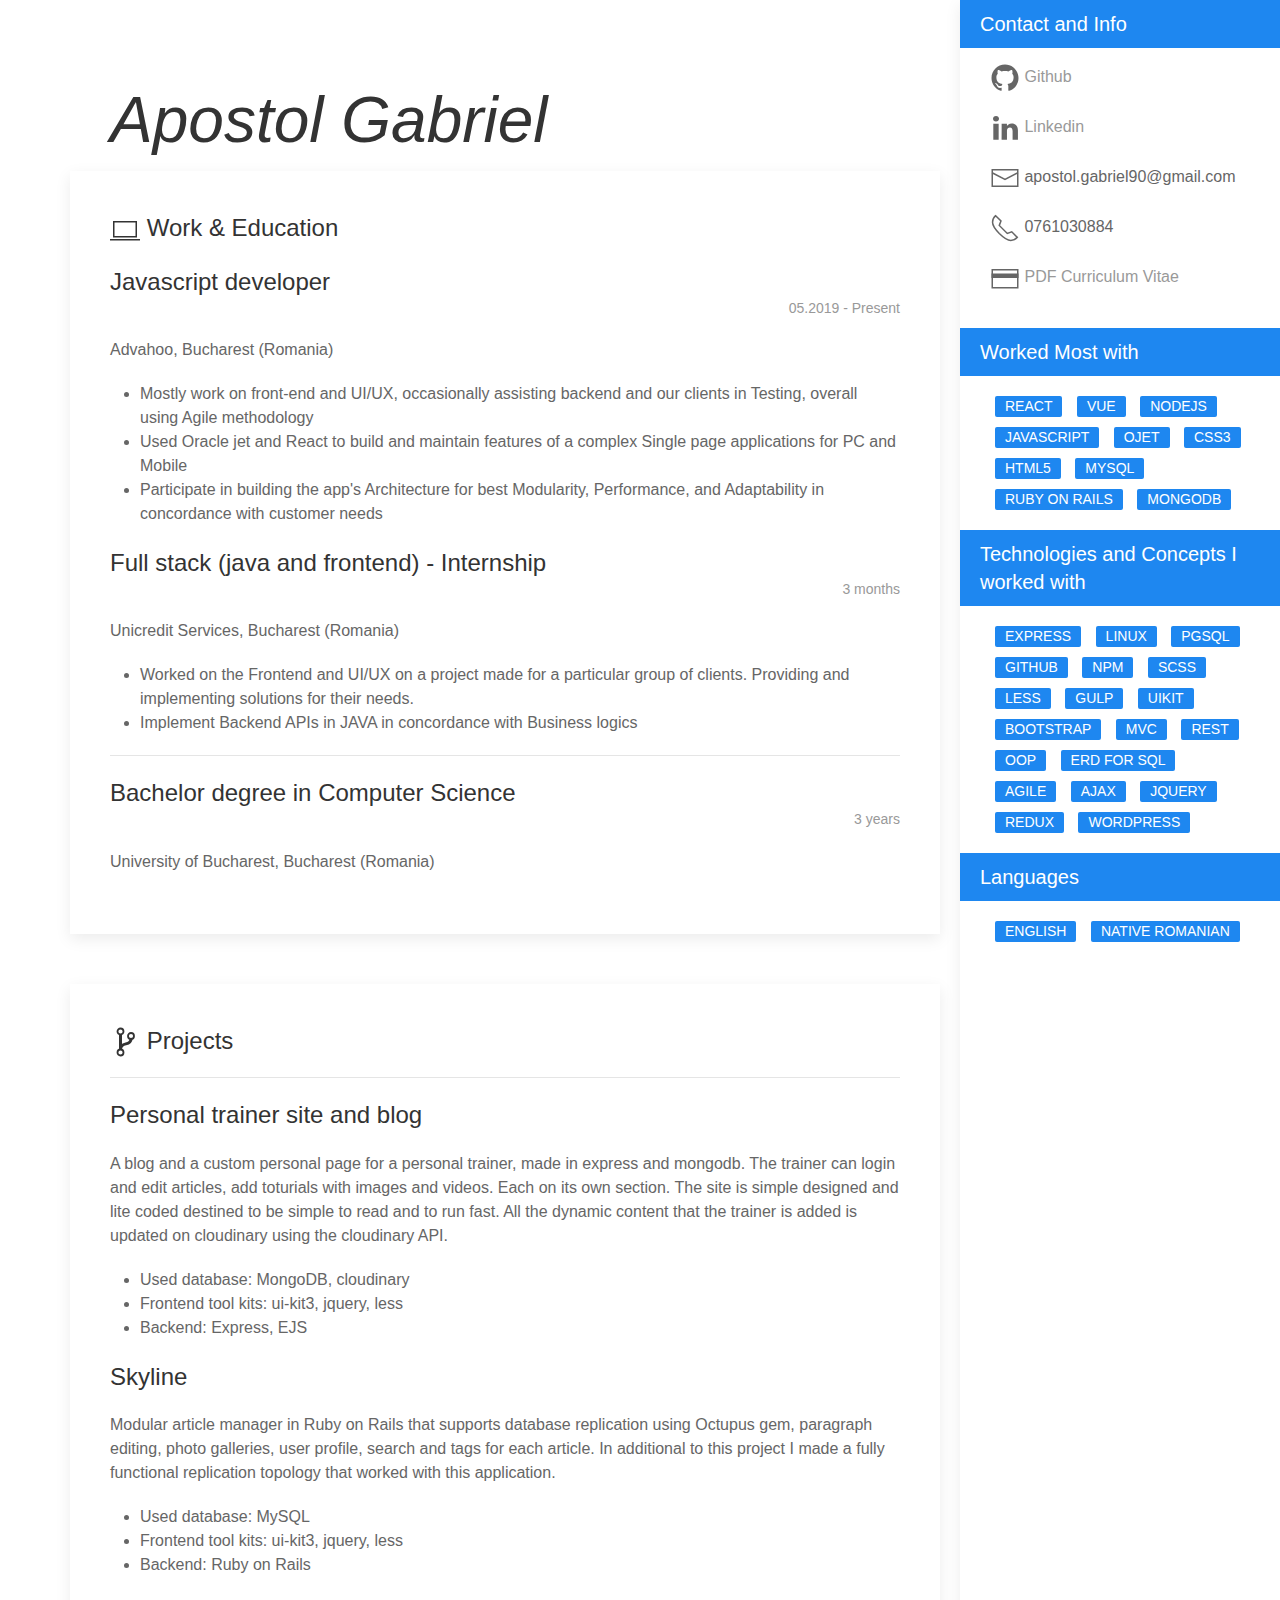
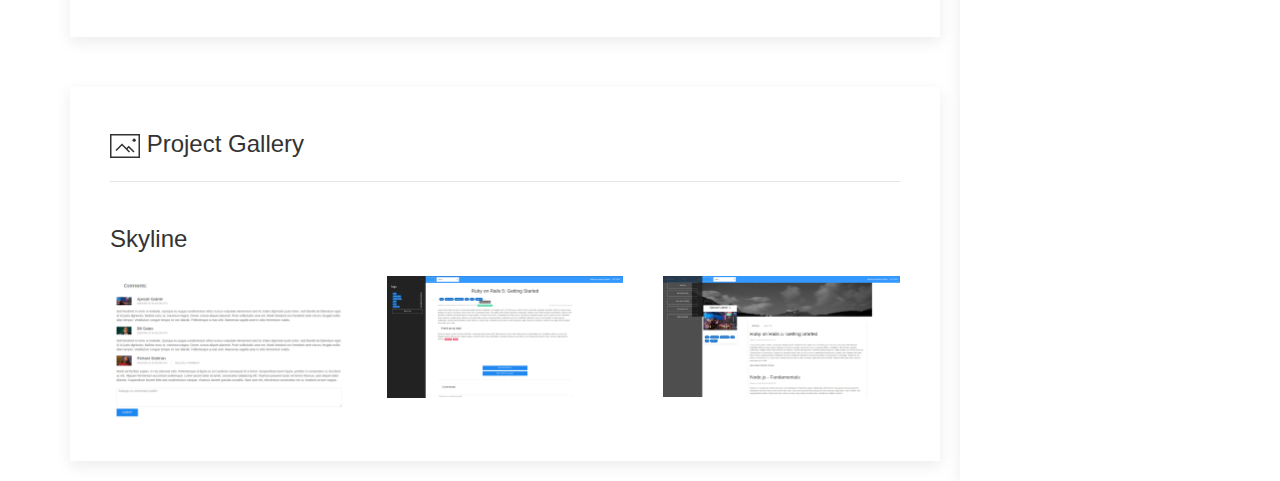
==== index.html @ f2e592da "first commit" ====
<html>

<head>
    <title>Apostol Gabriel</title>
    <meta charset="utf-8">
    <meta name="viewport" content="width=device-width, initial-scale=1">
    <link rel="stylesheet" href="style/uikit.min.css" />
    <link rel="stylesheet" href="style/custom.css" />
    <script src="scripts/uikit.min.js"></script>
    <script src="scripts/uikit-icons.min.js"></script>
    <script src="scripts/custom.js"></script>
</head>

<body>
    <div id="principal" class="principal">


        <div class="main">
            <article class="uk-article principal-container">
                <div class="title-cv">
                    <h1>Apostol Gabriel</h1>
                </div>

                <div class="uk-card uk-card-default uk-card-body card">
                    <h3 class="uk-card-title"><span uk-icon="icon: laptop; ratio: 1.5"></span> Work & Education</h3>
                    <div class="project">
                        <h3 class="uk-card-title">Javascript developer <p class="uk-article-meta">05.2019 - Present</p>
                        </h3>
                        <p>Advahoo, Bucharest (Romania)<br>
                        <ul>
                            <li>Mostly work on front-end and UI/UX, occasionally assisting backend and our clients in
                                Testing, overall using Agile methodology</li>
                            <li>Used Oracle jet and React to build and maintain features of a complex Single page
                                applications for PC and Mobile</li>
                            <li>Participate in building the app's Architecture for best Modularity, Performance, and
                                Adaptability in concordance with customer needs</li>
                        </ul>
                        </p>
                    </div>
                    <div class="project">
                        <h3 class="uk-card-title">Full stack (java and frontend) - Internship <p
                                class="uk-article-meta">3 months</p>
                        </h3>
                        <p>Unicredit Services, Bucharest (Romania)<br>
                        <ul>
                            <li>Worked on the Frontend and UI/UX on a project made for a particular group of clients.
                                Providing and implementing solutions for their needs.</li>
                            <li>Implement Backend APIs in JAVA in concordance with Business logics</li>
                        </ul>
                        </p>
                    </div>
                    <hr>
                    <div class="project">
                        <h3 class="uk-card-title">Bachelor degree in Computer Science <p class="uk-article-meta">3 years
                            </p>
                        </h3>
                        <p>University of Bucharest, Bucharest (Romania)</p>
                    </div>
                </div>

                <div class="uk-card uk-card-default uk-card-body card">
                    <h3 class="uk-card-title"><span uk-icon="icon: git-branch; ratio: 1.5"></span> Projects</h3>
                    <hr>
                    <div class="project">
                        <h3 class="uk-card-title">Personal trainer site and blog</h3>
                        <p>A blog and a custom personal page for a personal trainer, made in express and mongodb.
                            The trainer can login and edit articles, add toturials with images and videos. Each on its
                            own section.
                            The site is simple designed and lite coded destined to be simple to read and to run fast.
                            All the dynamic content that the trainer is added is updated on cloudinary using the
                            cloudinary API.
                        </p>
                        <ul>
                            <li>Used database: MongoDB, cloudinary</li>
                            <li>Frontend tool kits: ui-kit3, jquery, less</li>
                            <li>Backend: Express, EJS</li>
                        </ul>
                    </div>
                    <div class="project">
                        <h3 class="uk-card-title">Skyline</h3>
                        <p>Modular article manager in Ruby on Rails that supports database replication using Octupus
                            gem,
                            paragraph editing, photo galleries, user profile, search and tags for each article. In
                            additional to this
                            project I made a fully functional replication topology that worked with this application.
                        </p>
                        <ul>
                            <li>Used database: MySQL</li>
                            <li>Frontend tool kits: ui-kit3, jquery, less</li>
                            <li>Backend: Ruby on Rails</li>
                        </ul>
                    </div>
                </div>

                <div class="uk-card uk-card-default uk-card-body card">
                    <h3 class="uk-card-title"><span uk-icon="icon: image; ratio: 1.5"></span> Project Gallery </h3>
                    <hr>
                    <div class="uk-h3">Skyline</div>
                    <div class="uk-child-width-1-3@m" uk-grid uk-lightbox="animation: slide">
                        <div>
                            <a class="uk-inline" href="images/comments.png" data-caption="Comments">
                                <img src="images/comments.png" alt="">
                            </a>
                        </div>
                        <div>
                            <a class="uk-inline" href="images/article_image.png" data-caption="article">
                                <img src="images/article_image.png" alt="">
                            </a>
                        </div>
                        <div>
                            <a class="uk-inline" href="images/profile.png" data-caption="User profile">
                                <img src="images/profile.png" alt="">
                            </a>
                        </div>
                    </div>
                </div>


            </article>
        </div>

        <div class="uk-card uk-card-default uk-card-body container-right">
            <div class="header-container">
                <h4 class="skill-header">Contact and Info</h4>
            </div>
            <div class="container-right-2">
                <p>
                    <span uk-icon="icon: github; ratio: 1.5"></span>
                    <a class="uk-link-muted" href="https://github.com/gabiap96">Github</a>
                </p>
                <p>
                    <span uk-icon="icon: linkedin; ratio: 1.5"></span>
                    <a class="uk-link-muted" href="https://www.linkedin.com/in/gabriel-apostol-135305140/">Linkedin</a>
                </p>
                <p>
                    <span uk-icon="icon: mail; ratio: 1.5"></span>
                    <span class="contact">apostol.gabriel90@gmail.com</span>
                </p>
                <p>
                    <span uk-icon="icon: receiver; ratio: 1.5"></span>
                    <span class="contact">0761030884</span></p>
                <p>
                    <span uk-icon="icon: credit-card; ratio: 1.5"></span>
                    <a class="uk-link-muted" href="./pdf/apostol_gabriel.pdf">PDF Curriculum Vitae</a>
                </p>
            </div>
            <div class="major-skill-container">
                <div class="header-container">
                    <h4 class="skill-header">Worked Most with</h4>
                </div>
                <div class="major-skills  container-right-2">
                    <span class="uk-label soft-skill">React</span>
                    <span class="uk-label soft-skill">Vue</span>
                    <span class="uk-label soft-skill">Nodejs</span>
                    <span class="uk-label soft-skill">Javascript</span>
                    <span class="uk-label soft-skill">OJet</span>
                    <span class="uk-label soft-skill">CSS3</span>
                    <span class="uk-label soft-skill">HTML5</span>
                    <span class="uk-label soft-skill">MYSQL</span>
                    <span class="uk-label soft-skill">Ruby on rails</span>
                    <span class="uk-label soft-skill">MongoDB</span>
                </div>
            </div>

            <div class="major-skill-container">
                <div class="header-container">
                    <h4 class="skill-header">Technologies and Concepts I worked with</h4>
                </div>
                <div class="major-skills  container-right-2">
                    <span class="uk-label soft-skill">Express</span>
                    <span class="uk-label soft-skill">Linux</span>
                    <span class="uk-label soft-skill">PgSQL</span>
                    <span class="uk-label soft-skill">Github</span>
                    <span class="uk-label soft-skill">npm</span>
                    <span class="uk-label soft-skill">scss</span>
                    <span class="uk-label soft-skill">LESS</span>
                    <span class="uk-label soft-skill">gulp</span>
                    <span class="uk-label soft-skill">UiKit</span>
                    <span class="uk-label soft-skill">Bootstrap</span>
                    <span class="uk-label soft-skill">MVC</span>
                    <span class="uk-label soft-skill">REST</span>
                    <span class="uk-label soft-skill">OOP</span>
                    <span class="uk-label soft-skill">ERD for SQL</span>
                    <span class="uk-label soft-skill">Agile</span>
                    <span class="uk-label soft-skill">AJAX</span>
                    <span class="uk-label soft-skill">jquery</span>
                    <span class="uk-label soft-skill">Redux</span>
                    <span class="uk-label soft-skill">Wordpress</span>
                </div>
            </div>


            <div class="major-skill-container">
                <div class="header-container">
                    <h4 class="skill-header">Languages</h4>
                </div>
                <div class="major-skills container-right-2">
                    <span class="uk-label soft-skill">English</span>
                    <span class="uk-label soft-skill">Native Romanian</span>
                </div>
            </div>
        </div>

    </div>
</body>

</html>
---- style/custom.css ----
/* SKYblue CABF2 
   Neutral EFEFEF
   Carbon A9A9A9*/

div.principal{
    display: inline-flex;
}

div.container-right{
    height: auto;
    padding: 0;
    width: 25%;
}

div.container-right-2{
    padding: 15px 30px;
}

div.header-container{
    width: calc(100% - 40px);
    background-color: #1e87f0;
    padding: 10px 20px;
}

h4.skill-header{
    color: white;
    width: 100%;
    margin: 0;
}

.principal-container{
    margin-left: 50px;
    margin-top: 100px;
}

p.contact{
    color: #999
}

.main{
    margin: 20px;
    width: calc(75% - 40px);
}

.title-cv{
    margin-left: 40px;
    margin-bottom: 40px;
}

.title-cv > h1{
    font-style: italic;
    font-size: 4em;
    line-height: 2%;
    margin-bottom: 50px;
}

.card{
    width: 100%;
    margin-bottom: 50px; 
}

.uk-article-meta{
    text-align: right;
}

.soft-skill{
    margin: 5px;
}

@media only screen and (max-width: 900px) {
    div.principal {
        display: block;
    }

    div.container-right {
        height: auto;
        position: unset;
        height: auto;
        width: 100%;
        overflow-y: hidden;
    }

    h4.skill-header{
        position: relative;
        left: -30px;
        padding: 3px 10px;
        width: 100%;
    }

    .main{
        margin: 0;
        width: calc(100% - 40px);
    }

    .principal-container{
        margin-left: 0;
        margin-top: 100px; 
    }

    .title-cv > h1{
        font-style: italic;
        font-size: 2em;
        line-height: 2%;
        margin-bottom: 50px; 
        /* position: relative; */
    }
}
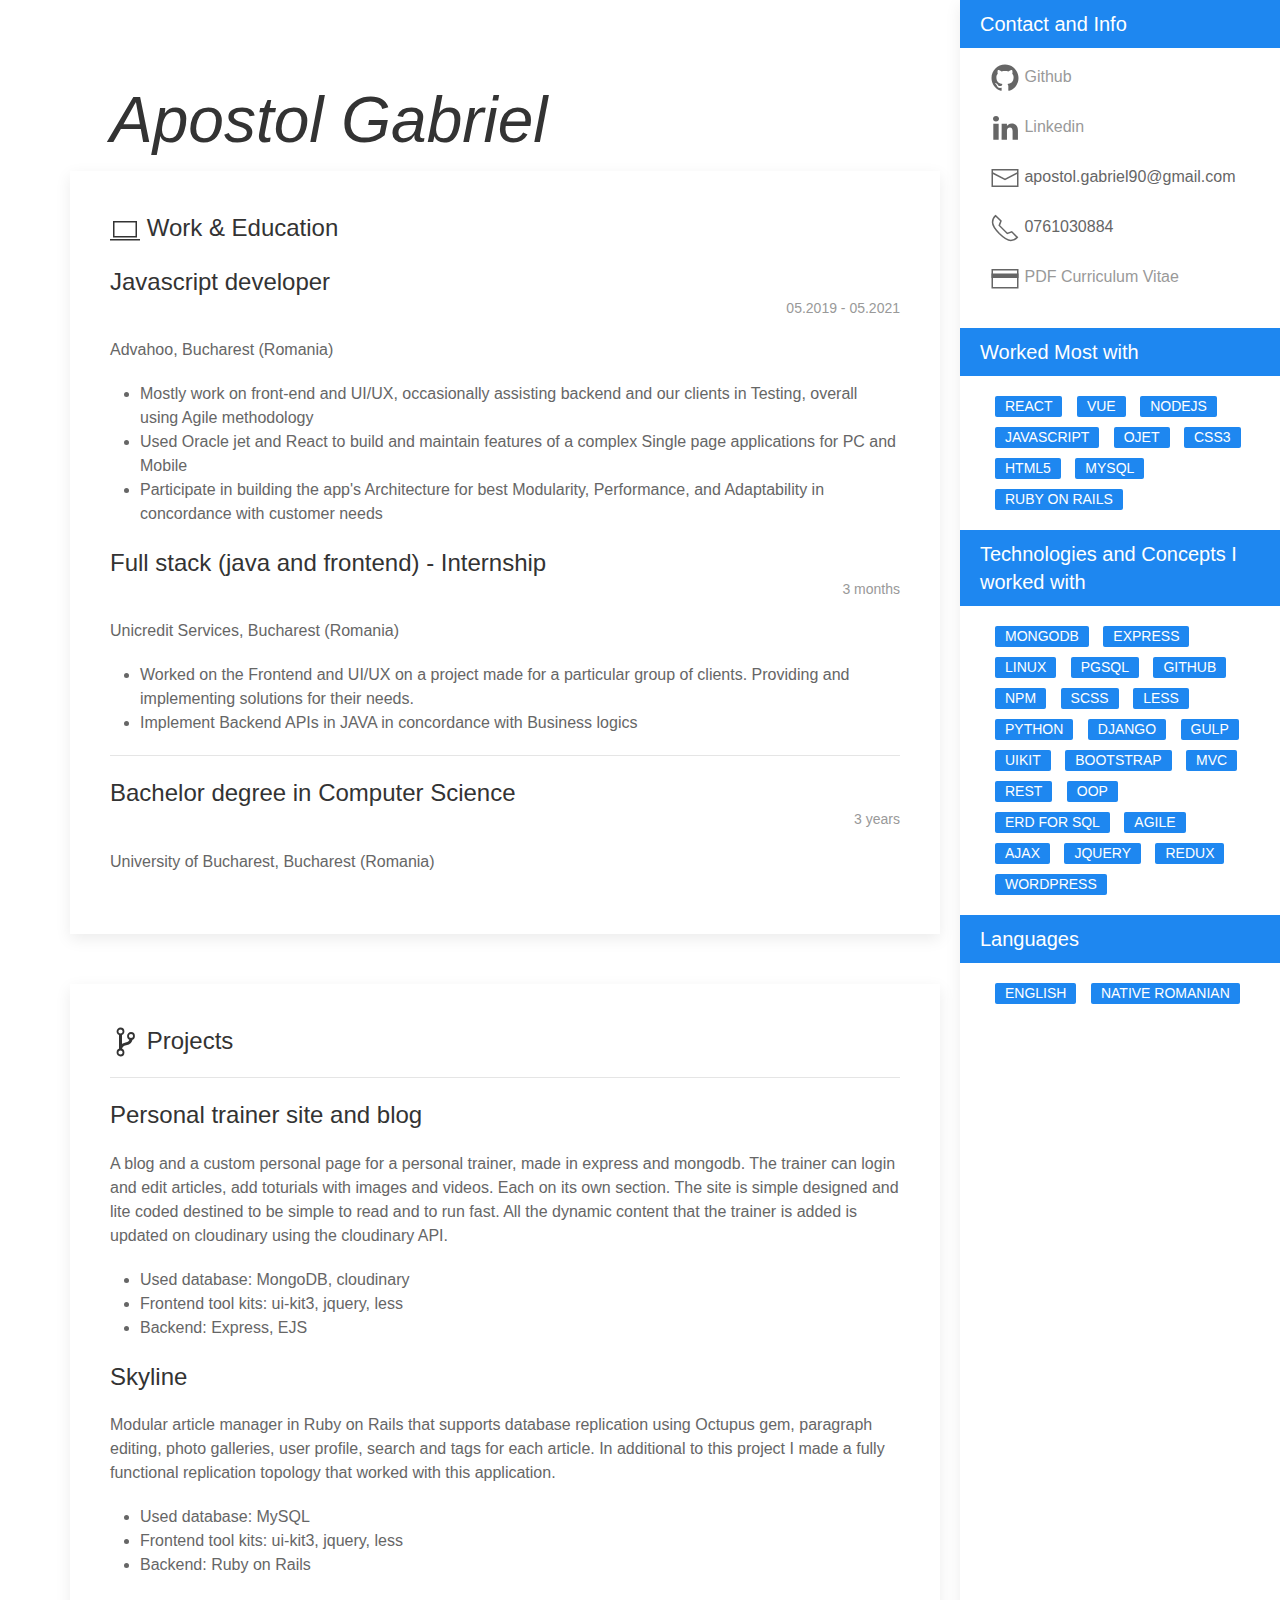
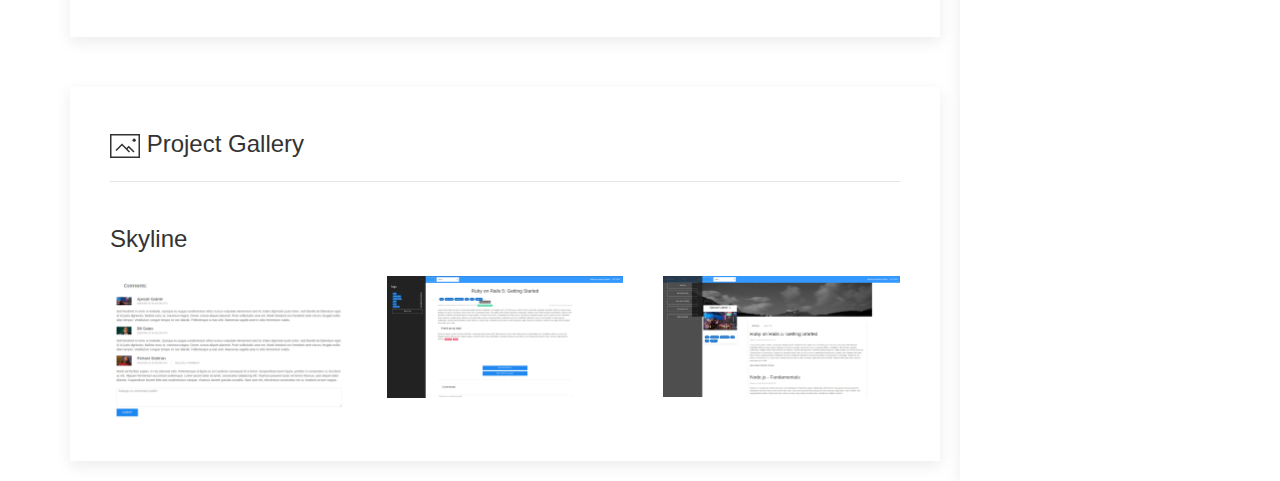
==== commit e7596c8d: "add new tech" ====
--- a/index.html
+++ b/index.html
@@ -24,7 +24,7 @@
                 <div class="uk-card uk-card-default uk-card-body card">
                     <h3 class="uk-card-title"><span uk-icon="icon: laptop; ratio: 1.5"></span> Work & Education</h3>
                     <div class="project">
-                        <h3 class="uk-card-title">Javascript developer <p class="uk-article-meta">05.2019 - Present</p>
+                        <h3 class="uk-card-title">Javascript developer <p class="uk-article-meta">05.2019 - 05.2021</p>
                         </h3>
                         <p>Advahoo, Bucharest (Romania)<br>
                         <ul>
@@ -158,15 +158,15 @@
                     <span class="uk-label soft-skill">HTML5</span>
                     <span class="uk-label soft-skill">MYSQL</span>
                     <span class="uk-label soft-skill">Ruby on rails</span>
-                    <span class="uk-label soft-skill">MongoDB</span>
-                </div>
-            </div>
-
+                </div>
+            </div>
+            
             <div class="major-skill-container">
                 <div class="header-container">
                     <h4 class="skill-header">Technologies and Concepts I worked with</h4>
                 </div>
                 <div class="major-skills  container-right-2">
+                    <span class="uk-label soft-skill">MongoDB</span>
                     <span class="uk-label soft-skill">Express</span>
                     <span class="uk-label soft-skill">Linux</span>
                     <span class="uk-label soft-skill">PgSQL</span>
@@ -174,6 +174,8 @@
                     <span class="uk-label soft-skill">npm</span>
                     <span class="uk-label soft-skill">scss</span>
                     <span class="uk-label soft-skill">LESS</span>
+                    <span class="uk-label soft-skill">Python</span>
+                    <span class="uk-label soft-skill">Django</span>
                     <span class="uk-label soft-skill">gulp</span>
                     <span class="uk-label soft-skill">UiKit</span>
                     <span class="uk-label soft-skill">Bootstrap</span>
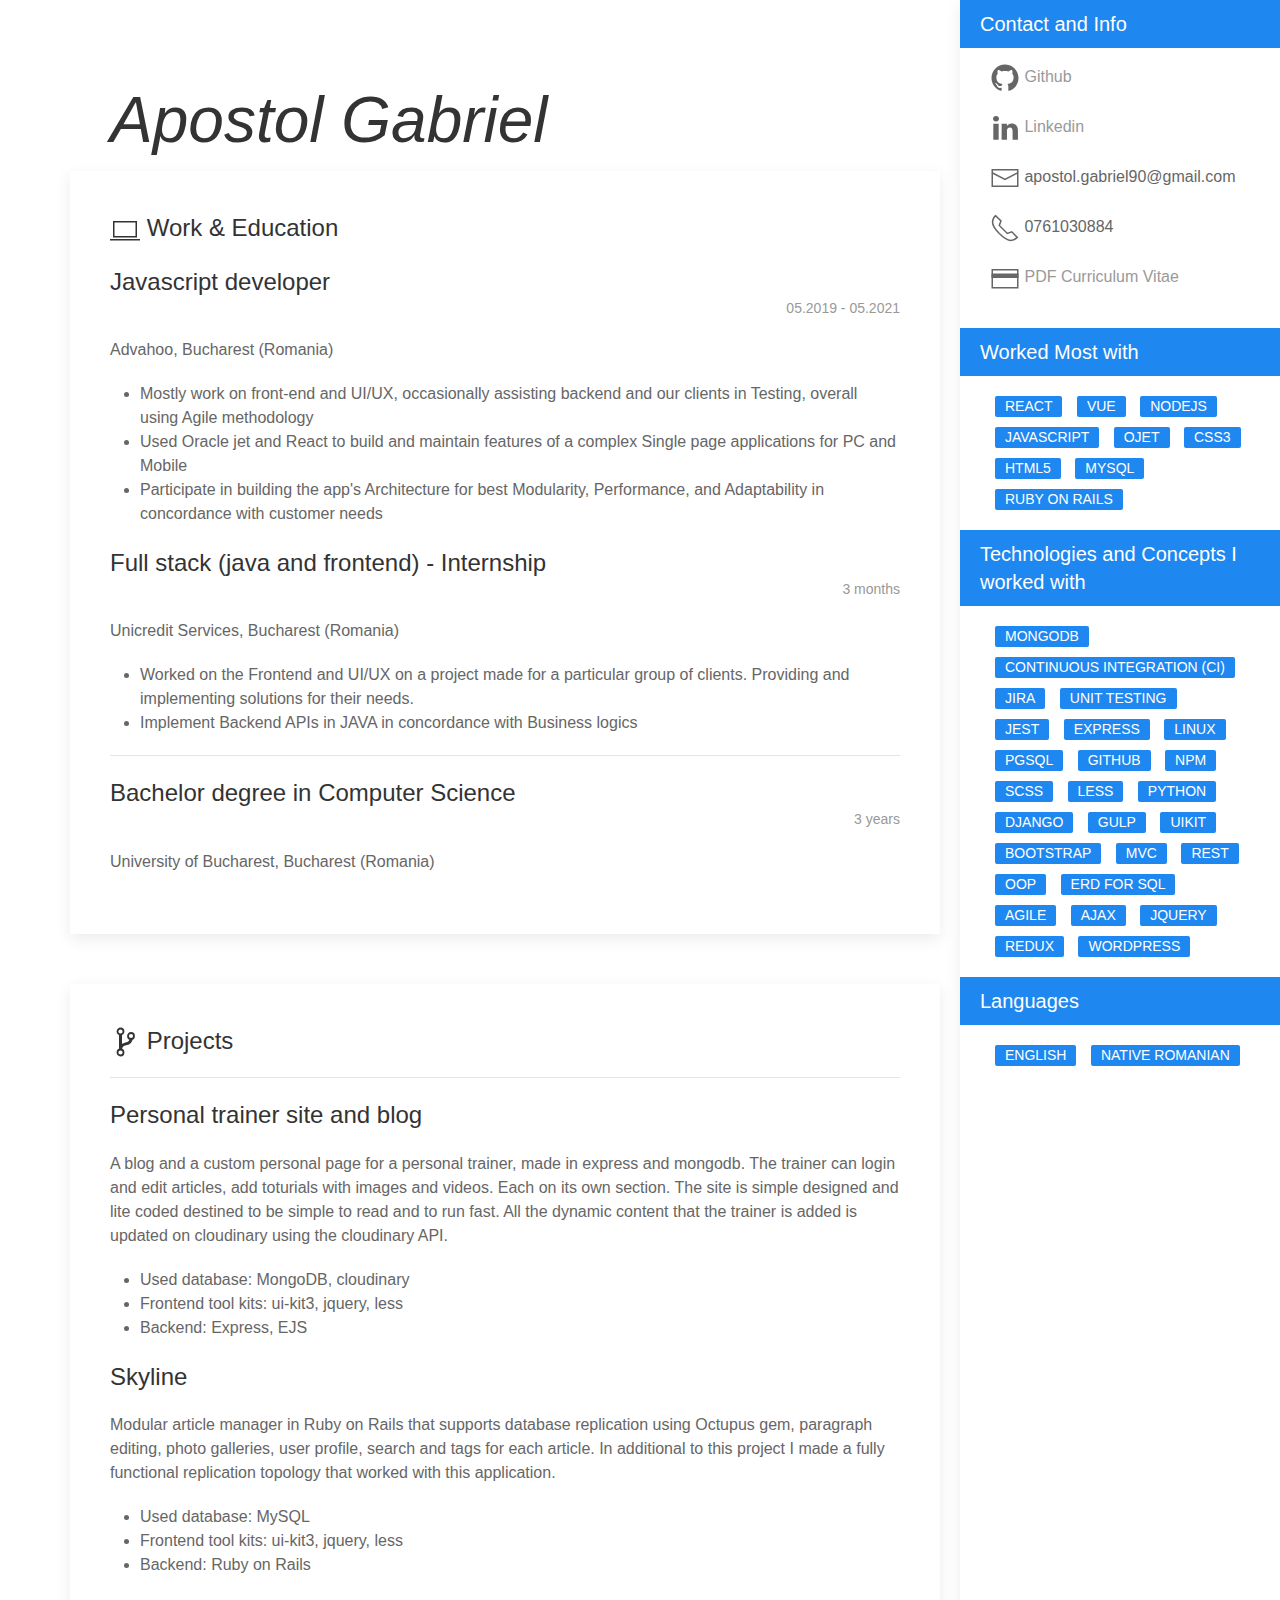
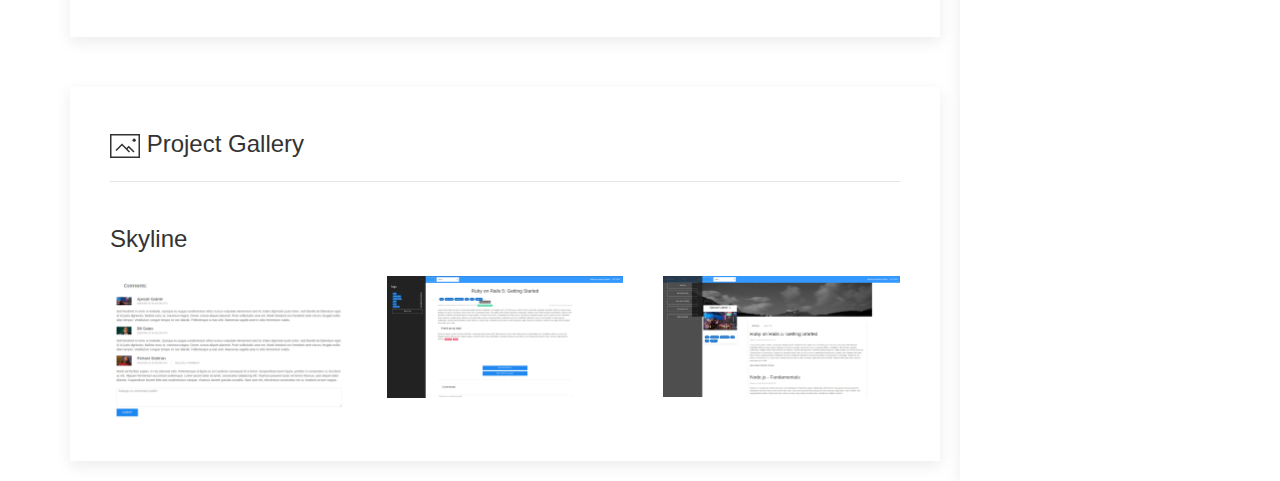
==== commit 43a4200f: "update tech" ====
--- a/index.html
+++ b/index.html
@@ -167,6 +167,10 @@
                 </div>
                 <div class="major-skills  container-right-2">
                     <span class="uk-label soft-skill">MongoDB</span>
+                    <span class="uk-label soft-skill">Continuous integration (CI)</span>
+                    <span class="uk-label soft-skill">JIRA</span>
+                    <span class="uk-label soft-skill">Unit Testing</span>
+                    <span class="uk-label soft-skill">Jest</span>
                     <span class="uk-label soft-skill">Express</span>
                     <span class="uk-label soft-skill">Linux</span>
                     <span class="uk-label soft-skill">PgSQL</span>
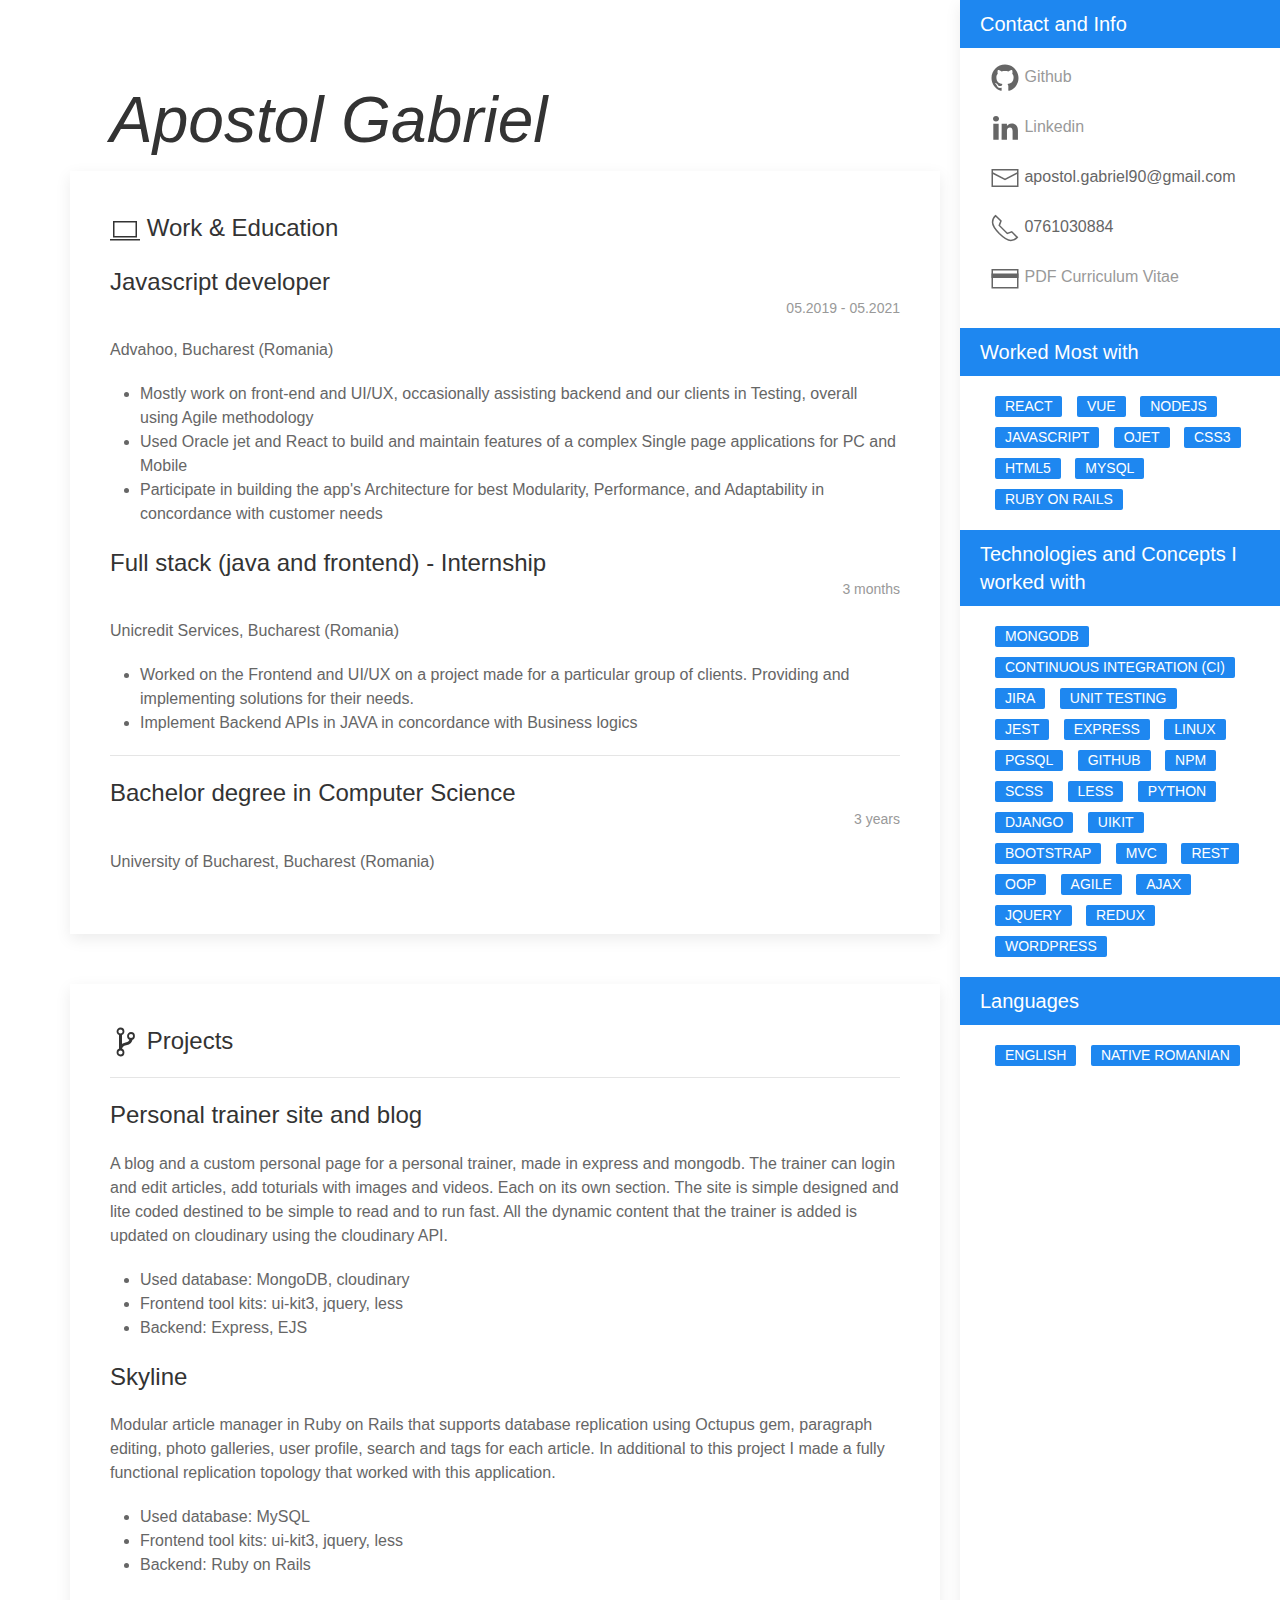
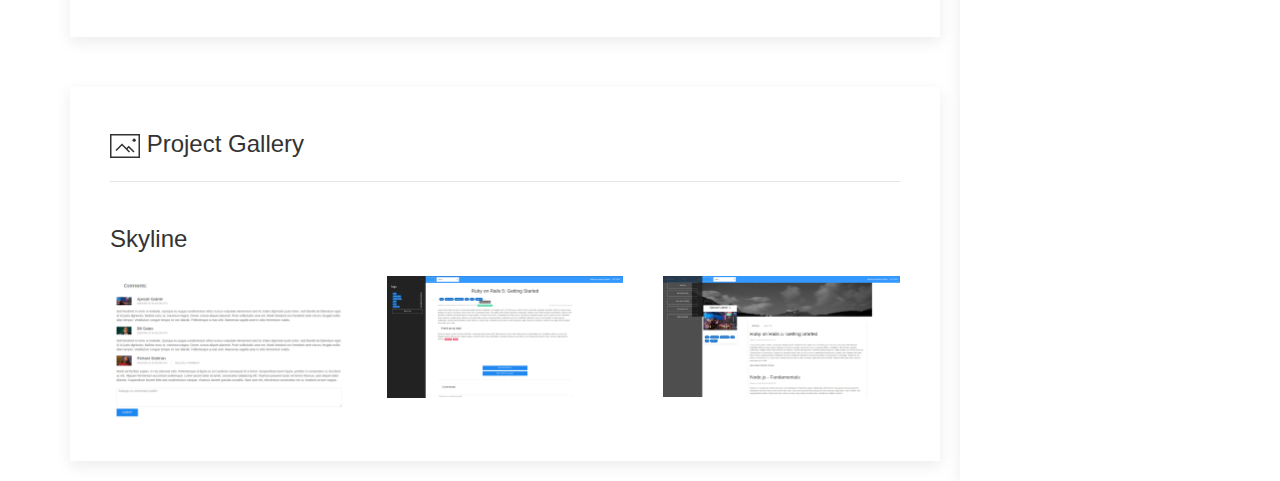
==== commit 023feacb: "update" ====
--- a/index.html
+++ b/index.html
@@ -6,9 +6,9 @@
     <meta name="viewport" content="width=device-width, initial-scale=1">
     <link rel="stylesheet" href="style/uikit.min.css" />
     <link rel="stylesheet" href="style/custom.css" />
-    <script src="scripts/uikit.min.js"></script>
-    <script src="scripts/uikit-icons.min.js"></script>
-    <script src="scripts/custom.js"></script>
+    <script src="/scripts/uikit.min.js"></script>
+    <script src="/scripts/uikit-icons.min.js"></script>
+    <script src="/scripts/custom.js"></script>
 </head>
 
 <body>
@@ -180,13 +180,11 @@
                     <span class="uk-label soft-skill">LESS</span>
                     <span class="uk-label soft-skill">Python</span>
                     <span class="uk-label soft-skill">Django</span>
-                    <span class="uk-label soft-skill">gulp</span>
                     <span class="uk-label soft-skill">UiKit</span>
                     <span class="uk-label soft-skill">Bootstrap</span>
                     <span class="uk-label soft-skill">MVC</span>
                     <span class="uk-label soft-skill">REST</span>
                     <span class="uk-label soft-skill">OOP</span>
-                    <span class="uk-label soft-skill">ERD for SQL</span>
                     <span class="uk-label soft-skill">Agile</span>
                     <span class="uk-label soft-skill">AJAX</span>
                     <span class="uk-label soft-skill">jquery</span>
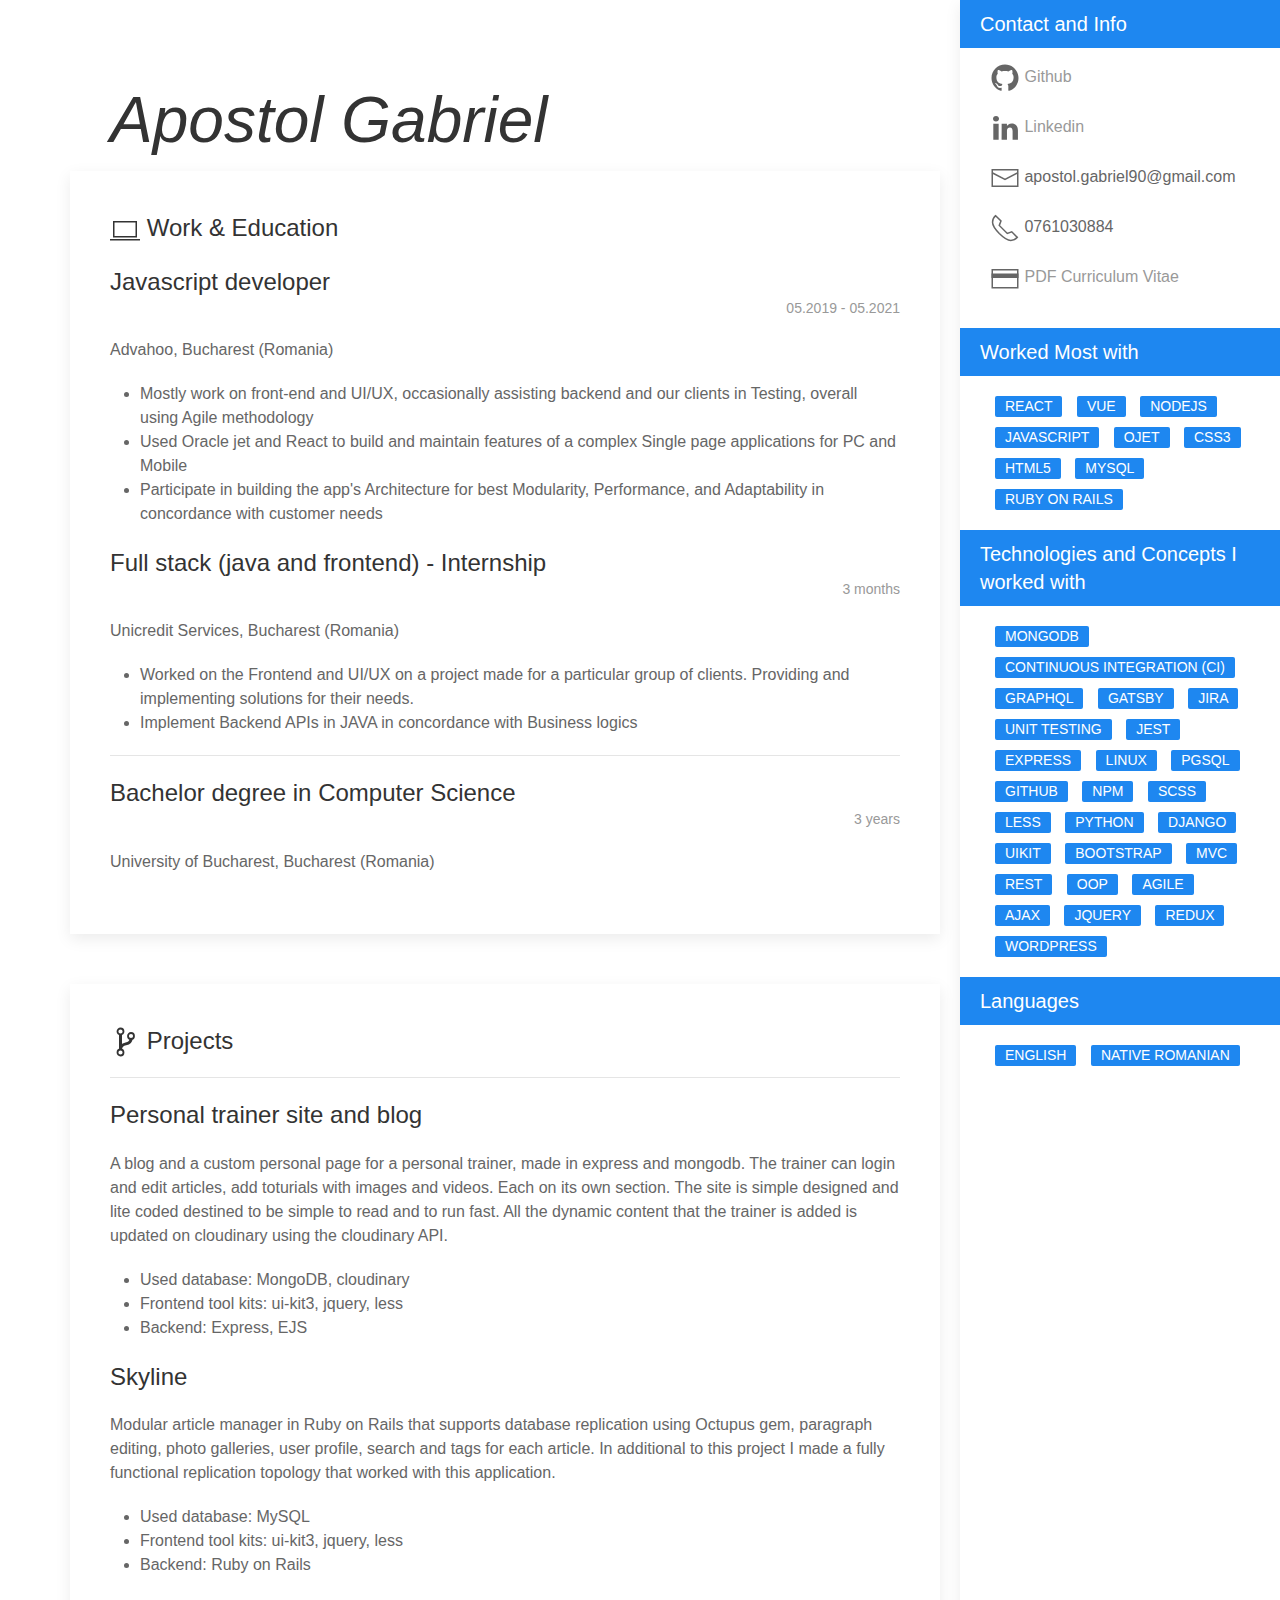
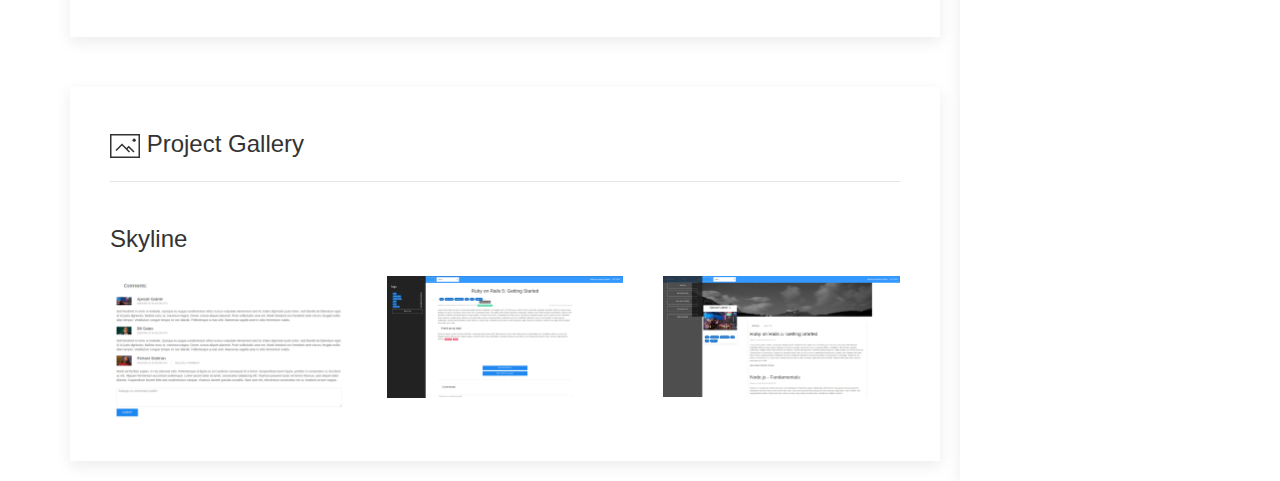
==== commit f4bfca4a: "update" ====
--- a/index.html
+++ b/index.html
@@ -168,6 +168,8 @@
                 <div class="major-skills  container-right-2">
                     <span class="uk-label soft-skill">MongoDB</span>
                     <span class="uk-label soft-skill">Continuous integration (CI)</span>
+                    <span class="uk-label soft-skill">GraphQL</span>
+                    <span class="uk-label soft-skill">Gatsby</span>
                     <span class="uk-label soft-skill">JIRA</span>
                     <span class="uk-label soft-skill">Unit Testing</span>
                     <span class="uk-label soft-skill">Jest</span>
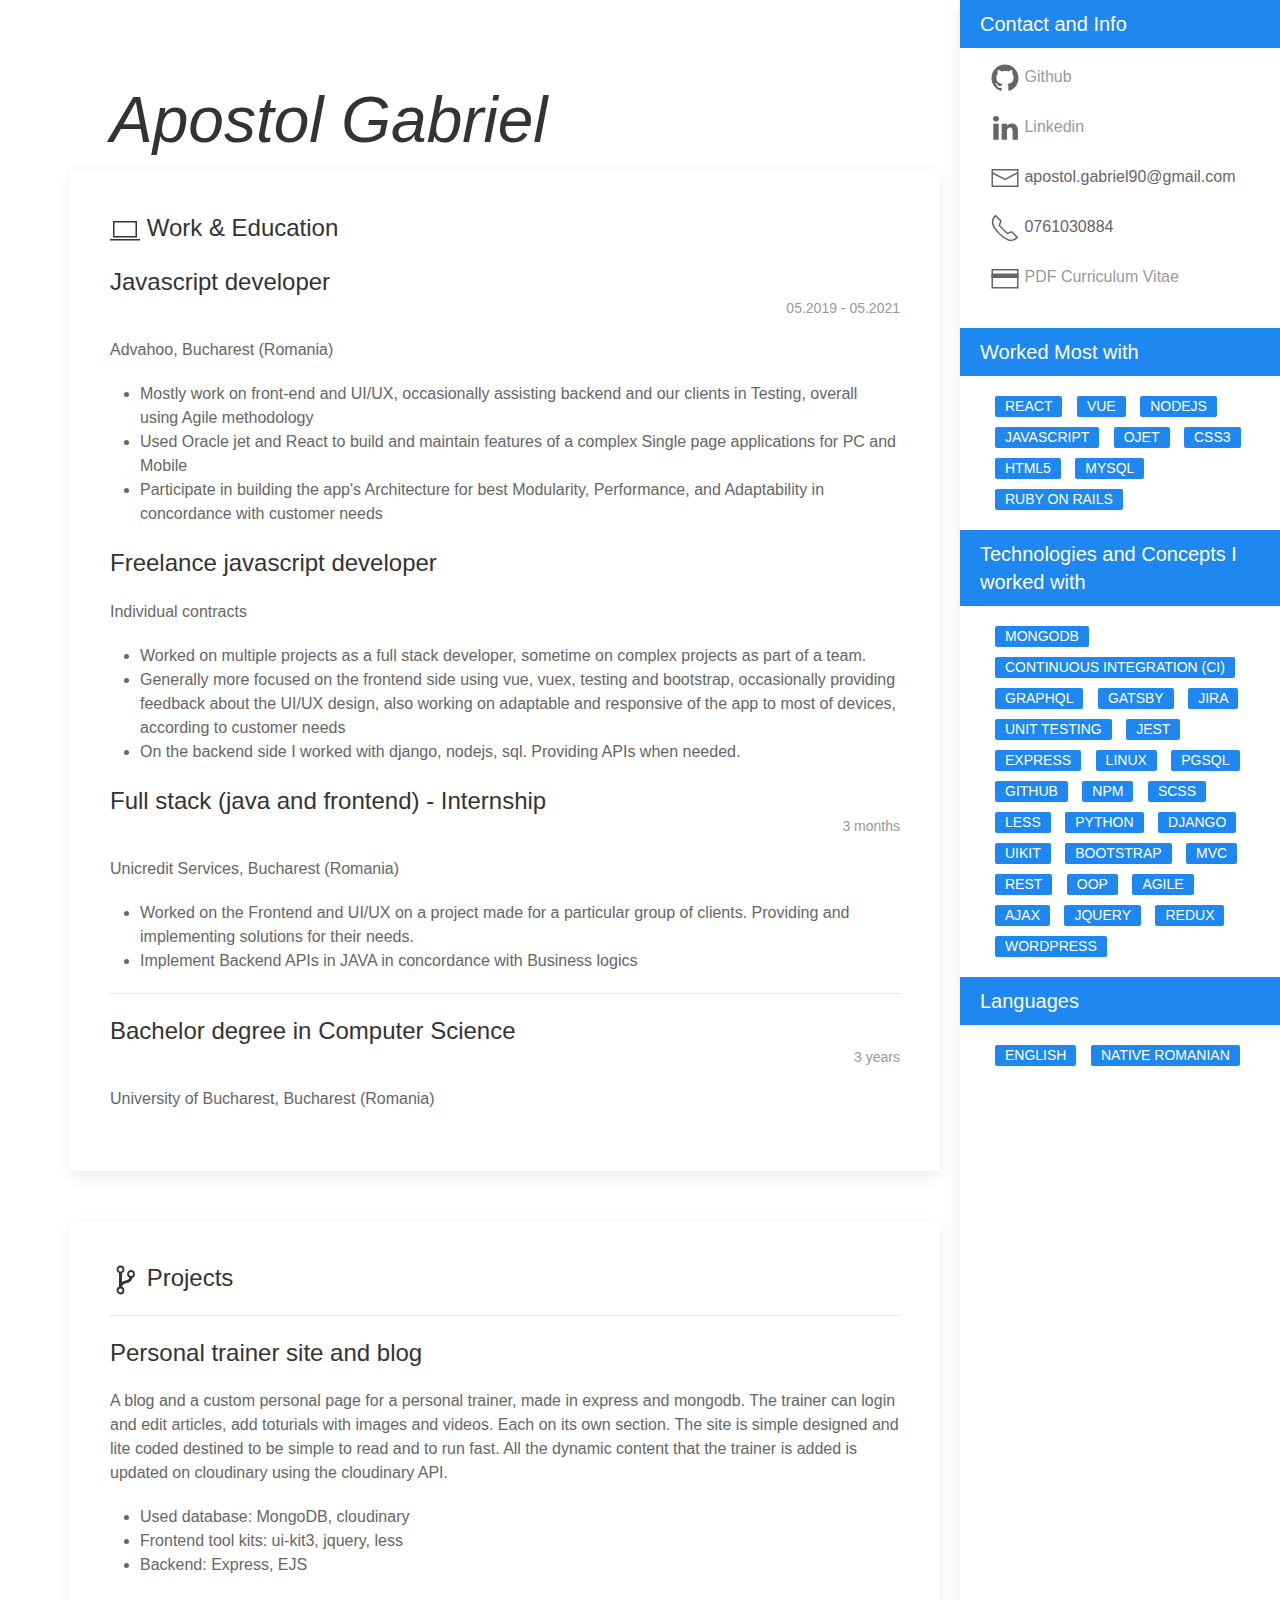
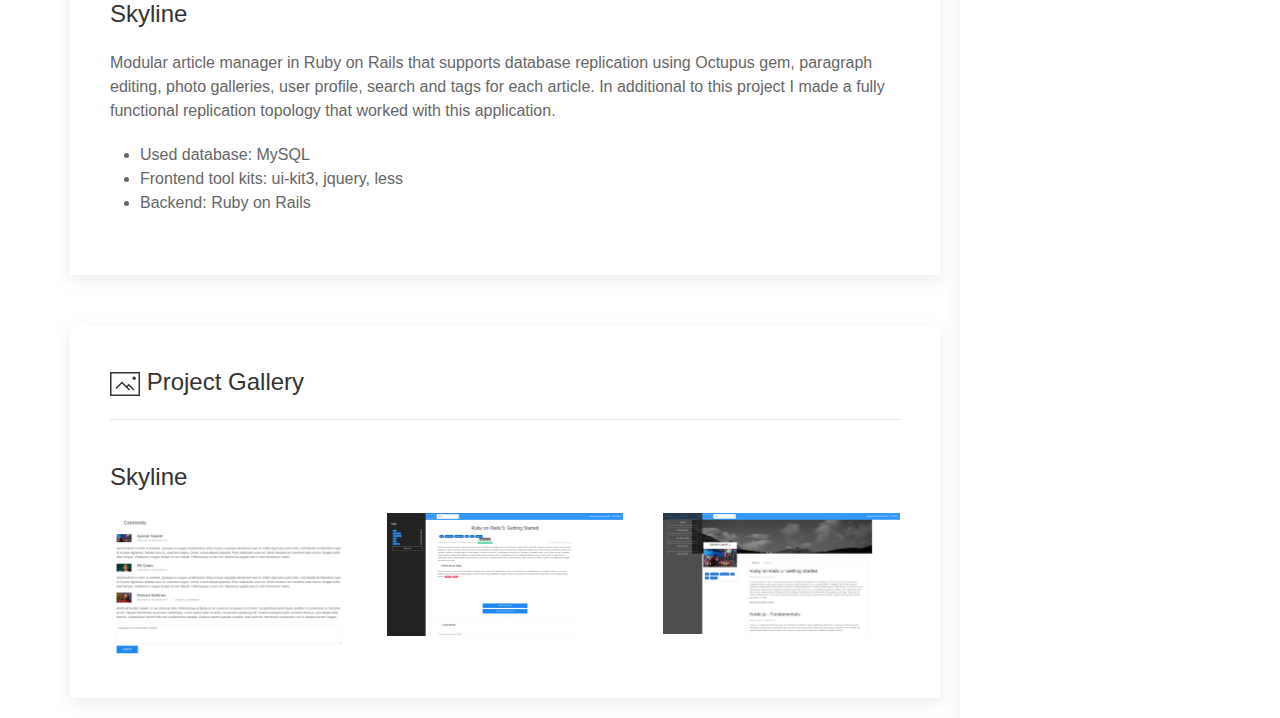
==== commit a87b6332: "pdf modification" ====
--- a/index.html
+++ b/index.html
@@ -34,6 +34,20 @@
                                 applications for PC and Mobile</li>
                             <li>Participate in building the app's Architecture for best Modularity, Performance, and
                                 Adaptability in concordance with customer needs</li>
+                        </ul>
+                        </p>
+                    </div>
+                    <div class="project">
+                        <h3 class="uk-card-title">Freelance javascript developer
+                        </h3>
+                        <p>Individual contracts<br>
+                        <ul>
+                            <li>Worked on multiple projects as a full stack developer, sometime on complex projects as
+                                part of a team.</li>
+                            <li>Generally more focused on the frontend side using vue, vuex, testing and bootstrap,
+                                occasionally providing feedback about the UI/UX design, also working on adaptable and
+                                responsive of the app to most of devices, according to customer needs</li>
+                            <li>On the backend side I worked with django, nodejs, sql. Providing APIs when needed.</li>
                         </ul>
                         </p>
                     </div>
@@ -138,7 +152,8 @@
                 </p>
                 <p>
                     <span uk-icon="icon: receiver; ratio: 1.5"></span>
-                    <span class="contact">0761030884</span></p>
+                    <span class="contact">0761030884</span>
+                </p>
                 <p>
                     <span uk-icon="icon: credit-card; ratio: 1.5"></span>
                     <a class="uk-link-muted" href="./pdf/apostol_gabriel.pdf">PDF Curriculum Vitae</a>
@@ -160,7 +175,7 @@
                     <span class="uk-label soft-skill">Ruby on rails</span>
                 </div>
             </div>
-            
+
             <div class="major-skill-container">
                 <div class="header-container">
                     <h4 class="skill-header">Technologies and Concepts I worked with</h4>
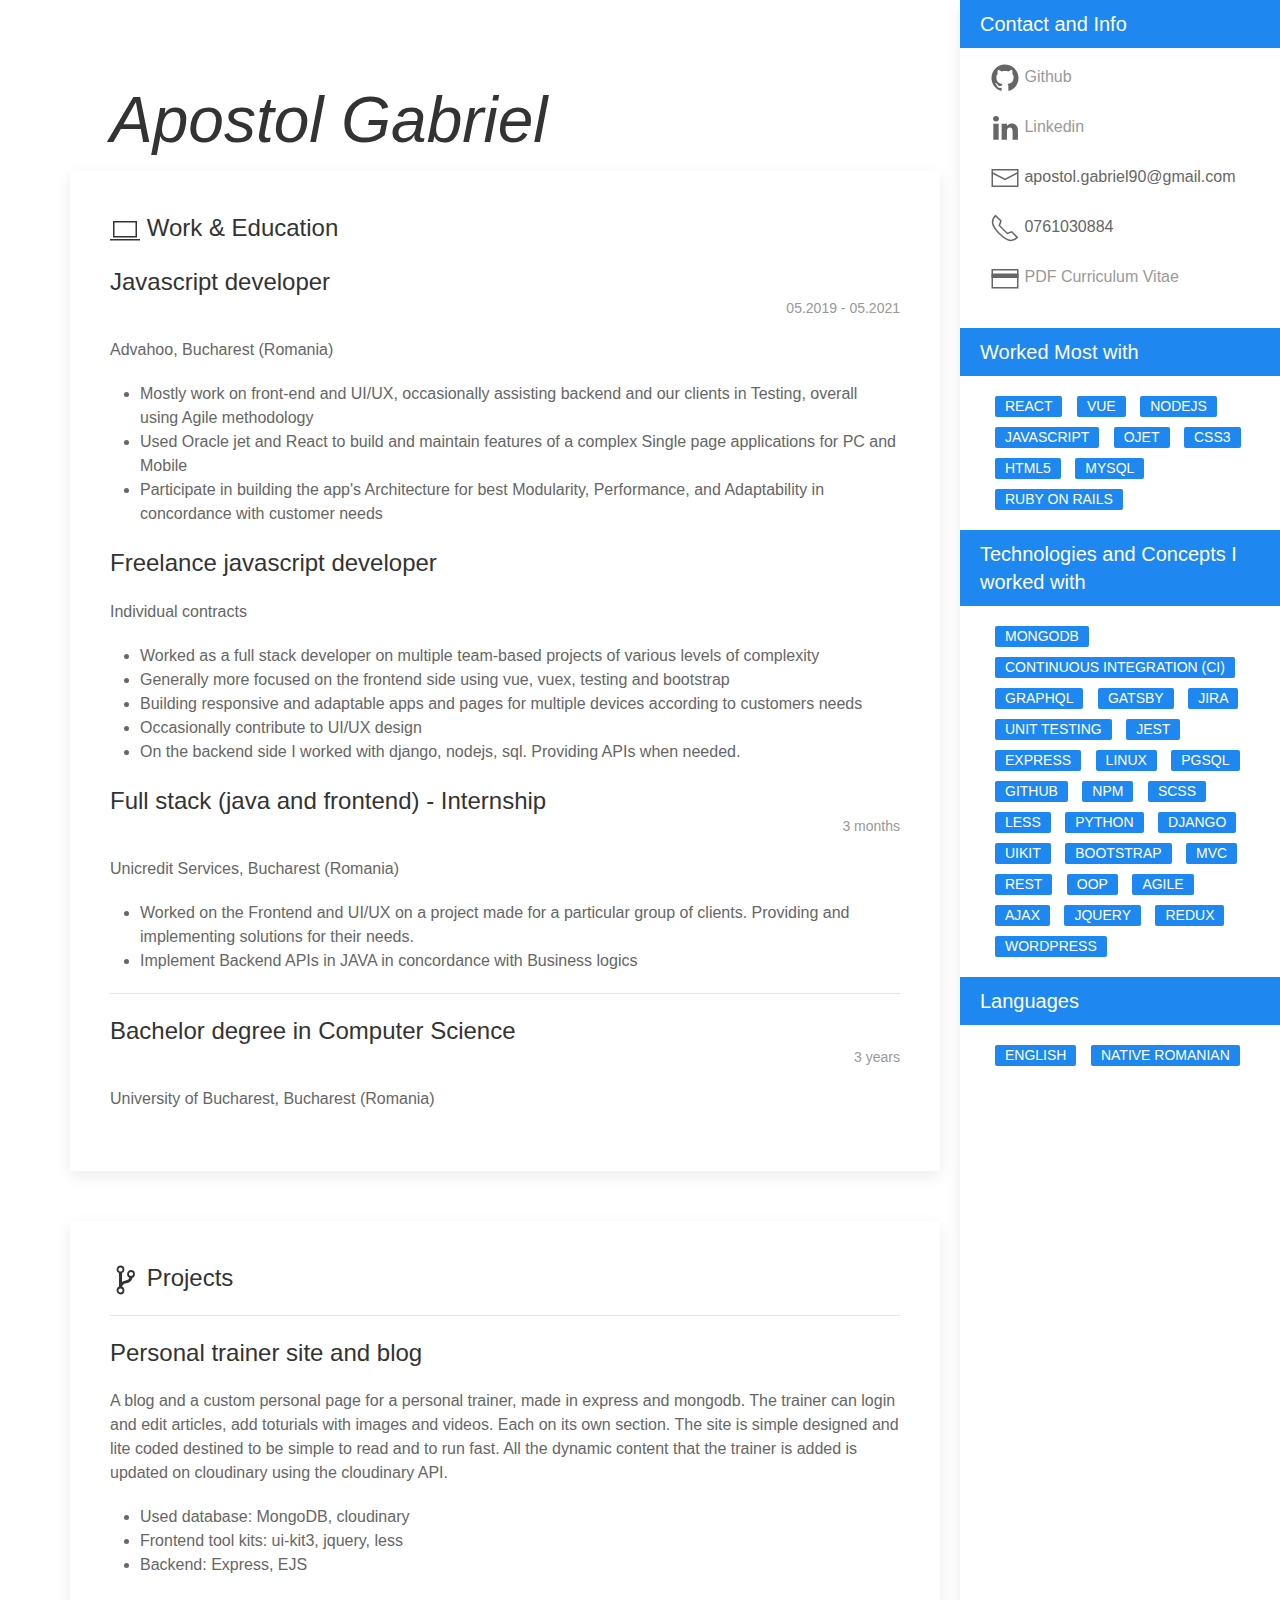
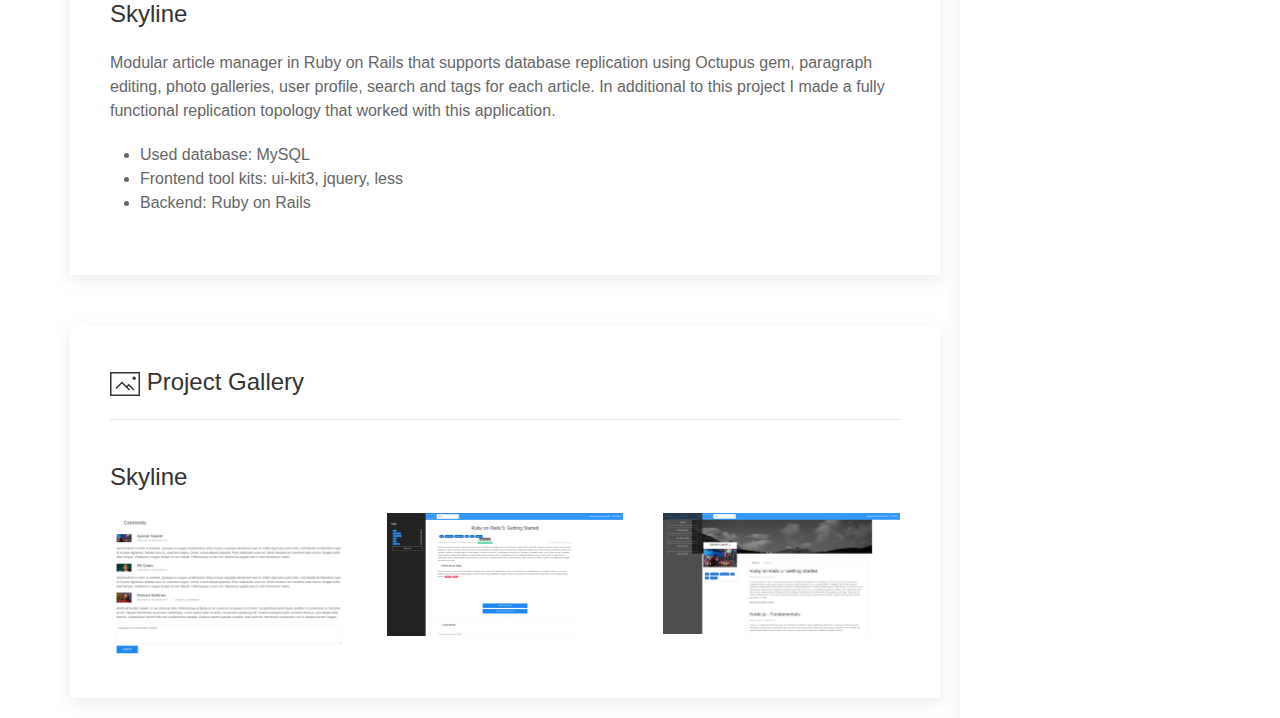
==== commit 2285aca8: "index" ====
--- a/index.html
+++ b/index.html
@@ -42,11 +42,12 @@
                         </h3>
                         <p>Individual contracts<br>
                         <ul>
-                            <li>Worked on multiple projects as a full stack developer, sometime on complex projects as
-                                part of a team.</li>
-                            <li>Generally more focused on the frontend side using vue, vuex, testing and bootstrap,
-                                occasionally providing feedback about the UI/UX design, also working on adaptable and
-                                responsive of the app to most of devices, according to customer needs</li>
+                            <li>Worked as a full stack developer on multiple team-based projects of various levels of
+                                complexity</li>
+                            <li>Generally more focused on the frontend side using vue, vuex, testing and bootstrap</li>
+                            <li>Building responsive and adaptable apps and pages for multiple devices according to
+                                customers needs</li>
+                            <li>Occasionally contribute to UI/UX design</li>
                             <li>On the backend side I worked with django, nodejs, sql. Providing APIs when needed.</li>
                         </ul>
                         </p>
